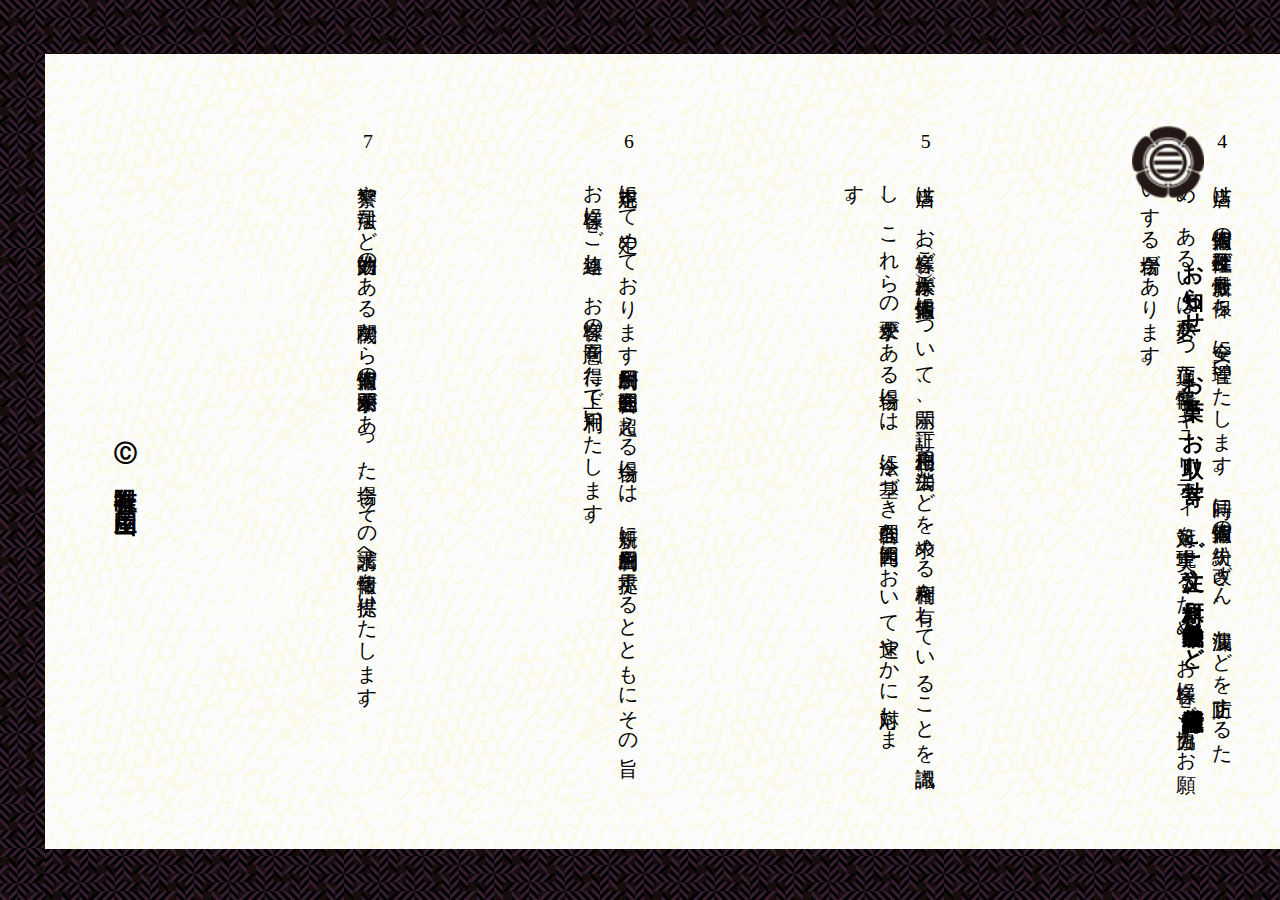
==== htmls/agreement.html @ de20815e "Add files via upload" ====
<!DOCTYPE html>
<html lang="ja">
<head>
  <meta charset="UTF-8">
  <meta name="description" content="新潟県長岡市の和菓子屋、山岡屋のホームぺージです。明治28年の開業以来の銘菓『むつの花』をはじめ、茶席菓子、日々の和菓子、お茶、瀬戸物まで扱わせていただいております。お近くにお越しの際は是非お立ち寄りください。">
  <meta http-equiv="X-UA-Compatible" content="IE=edge">
  <link rel="stylesheet" type="text/css" href="../css/base.css">
  <link rel="stylesheet" type="text/css" href="../css/agreement.css">
  <link href="../favicon.ico" rel="shortcut icon">
  <link rel="apple-touch-icon" size="100×100" href="../apple-touch-icon.png">
  <title>個人情報保護方針｜山岡屋</title>
</head>
<body ontouchstart="">
  <header>
    <nav role="navigation">
    <div>
      <a href="../index.html#jump"><img src="../img/emblem.png" alt="三引きの紋です。"></a>
    </div>
    <ul>
        <li><a href="../htmls/weblog.html#jump"><p>お知らせ</p></a></li>
        <li><a href="../htmls/product.html#jump"><p>お菓子</p></a></li>
        <li><a href="https://yamaokaya.base.shop/"><p>お取り寄せ</p></a></li>
        <li><a href="../htmls/order.html#jump"><p>ご注文</p></a></li>
        <li><a href="../htmls/nutrition.html#jump"><p> 原材料、栄養成分表示など</p></a></li>
        <li><a href="../htmls/agreement.html#jump"><p>個人情報保護方針</p></a></li>
    </ul>
   </nav>
  </header>
    <main id="jump">
      <div class="plivacy">
      <h1>個人情報保護方針</h1>
      <p>
        当サイトの運営に際しお客様のプライバシーを尊重し、<br>
        個人情報に対して 十分な配慮を行うとともに、<br>
        適正な管理を行うことに努めております。
      </p>
        <ol>
          <li>有限会社　山岡屋（以下当店）は、個人情報の保護に関する法令及びその他の規範を遵守し個人情報を適正に取り扱います。</li>
          <li>当店が個人情報を取得する際にはあらかじめ利用目的の告知を行い、適法かつ公正な手段によって個人情報を取得します。</li>
          <li>当店は、以下の利用目的の達成に必要な範囲でお客様の個人情報を使用し、その情報は当店が厳重に管理いたします。<br>
            <span>(1)</span>お客様から寄せられたお問い合わせに対応する場合
            <span>(2)</span>お客様からご注文いただいた商品を発送する場合
          </li>
          <li>当店は、個人情報の正確性及び最新性を保ち、安全に管理いたします。同時に個人情報の紛失、改ざん、漏洩などを防止するため、あるいは必要かつ適正な情報セキュリティ対策を実現するため、お客様にご協力をお願いする場合があります。</li>
          <li>当店は、お客様（ご本人様）が個人情報について、開示、訂正、利用停止、消去などを求める権利を有していることを認識し、これらの要求がある場合には、法令に基づき合理的な範囲内において速やかに対応します。</li>
          <li>本規定にて定めております利用目的が合理的範囲を超える場合には、新規に利用目的を提示するとともにその旨お客様にご連絡し、お客様の同意を得た上で利用いたします。
          </li>
          <li>警察や司法など法的効力のある機関から個人情報の開示要求があった場合、その請求元へ情報を提供いたします。 </li>
        </ol>
      </div>
      <div class="copy"><b>Ⓒ 有限会社　山岡屋</b></div>
    </main>
    <footer> </footer>
  </div>
</body>
</html>
---- css/base.css ----
html{
  position: relative;
  overflow-y: hidden;
  height: 100vh;
}
body { 
  background-image: url(../b2.jpg);
  font-family: "游明朝";
  position: relative;
  font-size: 3vh;
  overflow-y: hidden;
  overflow-x:scroll;
  white-space:nowrap;
  height: 94vh;
  width: 100vw;
  margin: 0;
  margin-top: 6vh;
  padding: 0;
}
a {
  font-weight: bold;
  text-decoration: none;
  color: #000000;
}
a :hover{
  text-shadow: 0px 1px 2px  rgb(19, 19, 19);
}
ul {
  list-style: none;
}
h1:before{
  content: "❖　";
}
h1:after{
  content: "　❖";
} 
span{
  text-combine-upright: all;
}
main {
  background-image: url(../b1.jpg);
  background-repeat: repeat;
  writing-mode: vertical-rl;
  text-orientation: upright;
  box-sizing: border-box;
  height: 94%;
  position: absolute;
  padding-top: 4%;
  padding-bottom: 4%;
  border-bottom: 4vh #080005;
}
nav {
  background-color: transparent;
  z-index: 10;
  height: 100%;
  position: fixed;
  top: 14%;
  right: 4%;
}
nav div{
  position: relative;
  height: 8vh;
  right: 8%;
  margin-bottom: 3vh;
}
nav div a img{
  object-fit: fill;
  height:100%;
}
nav ul{
  text-orientation: upright;
  writing-mode: vertical-rl;
  font-size: 2.4vh;
  position: relative;
  height: 64%;
  width: 10vh;
  display: flex;
  flex-wrap: wrap;
  flex-direction: row;
  margin: 0;
  padding: 0;
 }
nav li {
  text-align: center;
  width: 50%;
  padding-top: 4%;
  padding-bottom: 2%;
}
footer{
  background-image: url(../b2.jpg);
  position: absolute;
  width: 5vh;
  height: 100%;
}
---- css/agreement.css ----
.plivacy{
  margin-right: 32%;
  margin-left: 48%;
  padding-top: 6%;
  padding-bottom: 7%;
}
.plivacy h1{
  margin-top: 8%;
  margin-right: 12%;
  margin-left: 24%;
  font-size: 4vh;
}
.plivacy >p{
  white-space: normal;
  font-size: 2.3vh;
  line-height: 180%;
  position: relative;
  padding: 0;
}
.plivacy ol{
  white-space: normal;
  counter-reset: term;
  list-style-type: none;
}
.plivacy ol li{
  font-size: 2.2vh;
  line-height: 180%;
  text-indent: -4.6vh;
  position: relative;
  margin-right: 32%;
  margin-left: 24%;
  padding: 0;
}
ol li::before{
  counter-increment: term;
  content: counter(term)'　';
}
.copy{
  position: absolute;
  margin-top: 42%;
  left: 4%;
}
.copy b{
  font-size: 2.6vh;
}
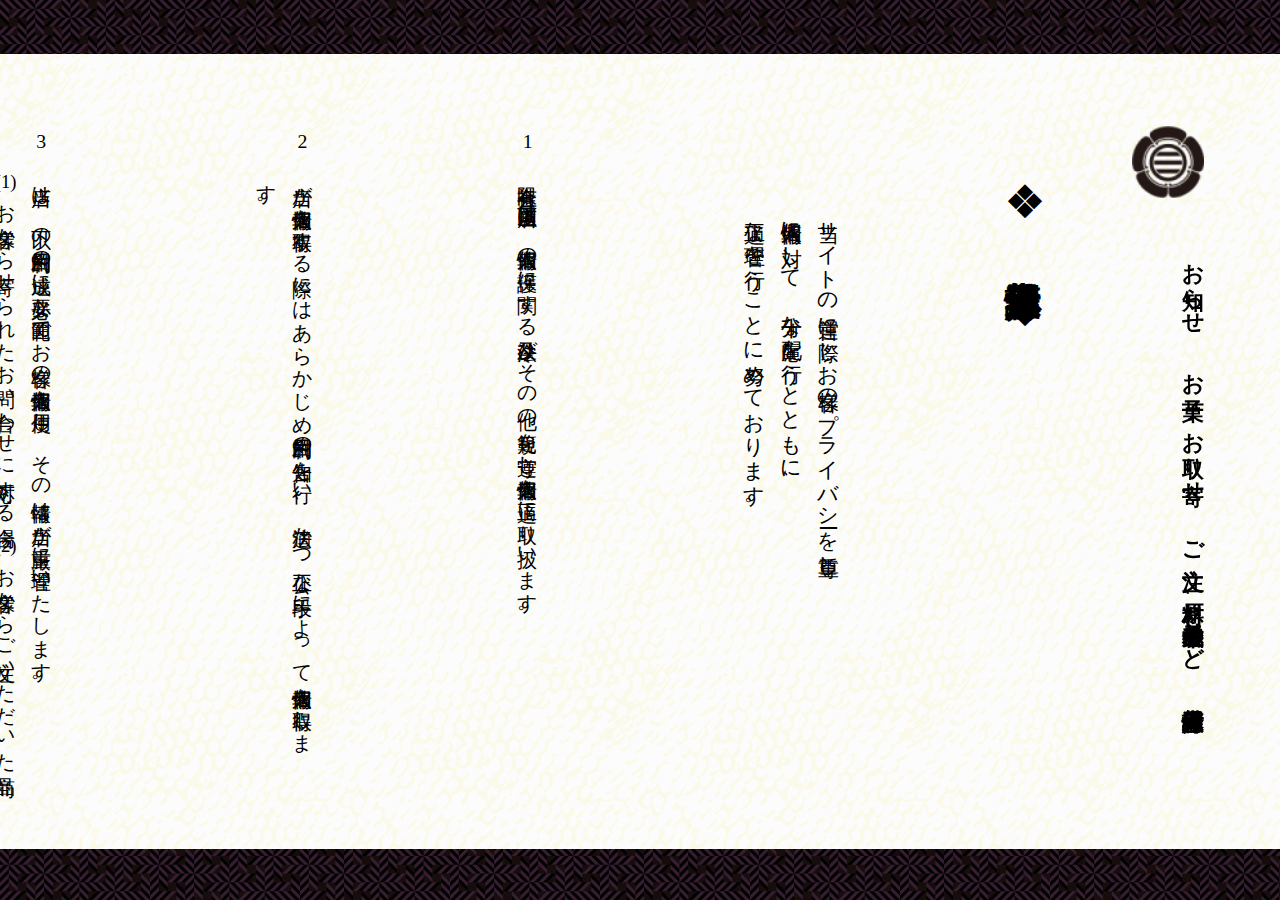
==== commit 6a0b3dd9: "Add files via upload" ====
--- a/htmls/agreement.html
+++ b/htmls/agreement.html
@@ -14,15 +14,15 @@
   <header>
     <nav role="navigation">
     <div>
-      <a href="../index.html#jump"><img src="../img/emblem.png" alt="三引きの紋です。"></a>
+      <a href="../index.html"><img src="../img/emblem.png" alt="三引きの紋です。"></a>
     </div>
     <ul>
-        <li><a href="../htmls/weblog.html#jump"><p>お知らせ</p></a></li>
-        <li><a href="../htmls/product.html#jump"><p>お菓子</p></a></li>
+        <li><a href="../htmls/weblog.html"><p>お知らせ</p></a></li>
+        <li><a href="../htmls/product.html"><p>お菓子</p></a></li>
         <li><a href="https://yamaokaya.base.shop/"><p>お取り寄せ</p></a></li>
-        <li><a href="../htmls/order.html#jump"><p>ご注文</p></a></li>
-        <li><a href="../htmls/nutrition.html#jump"><p> 原材料、栄養成分表示など</p></a></li>
-        <li><a href="../htmls/agreement.html#jump"><p>個人情報保護方針</p></a></li>
+        <li><a href="../htmls/order.html"><p>ご注文</p></a></li>
+        <li><a href="../htmls/nutrition.html"><p> 原材料、栄養成分表示など</p></a></li>
+        <li><a href="../htmls/agreement.html"><p>個人情報保護方針</p></a></li>
     </ul>
    </nav>
   </header>
@@ -49,8 +49,7 @@
         </ol>
       </div>
       <div class="copy"><b>Ⓒ 有限会社　山岡屋</b></div>
+    <footer> </footer>
     </main>
-    <footer> </footer>
-  </div>
 </body>
 </html>--- a/css/base.css
+++ b/css/base.css
@@ -1,9 +1,11 @@
 html{
+  scroll-behavior: smooth;
   position: relative;
   overflow-y: hidden;
   height: 100vh;
 }
 body { 
+  writing-mode: vertical-rl;
   background-image: url(../b2.jpg);
   font-family: "游明朝";
   position: relative;
@@ -49,6 +51,9 @@
   padding-bottom: 4%;
   border-bottom: 4vh #080005;
 }
+header{
+  writing-mode: horizontal-tb;
+}
 nav {
   background-color: transparent;
   z-index: 10;
@@ -89,6 +94,8 @@
 footer{
   background-image: url(../b2.jpg);
   position: absolute;
+  top:0;
+  left: 0;
   width: 5vh;
   height: 100%;
-}+}
--- a/css/agreement.css
+++ b/css/agreement.css
@@ -15,6 +15,7 @@
   font-size: 2.3vh;
   line-height: 180%;
   position: relative;
+  margin-top: 12%;
   padding: 0;
 }
 .plivacy ol{
@@ -37,8 +38,8 @@
 }
 .copy{
   position: absolute;
-  margin-top: 42%;
-  left: 4%;
+  margin-top: 48%;
+  left: 5%;
 }
 .copy b{
   font-size: 2.6vh;
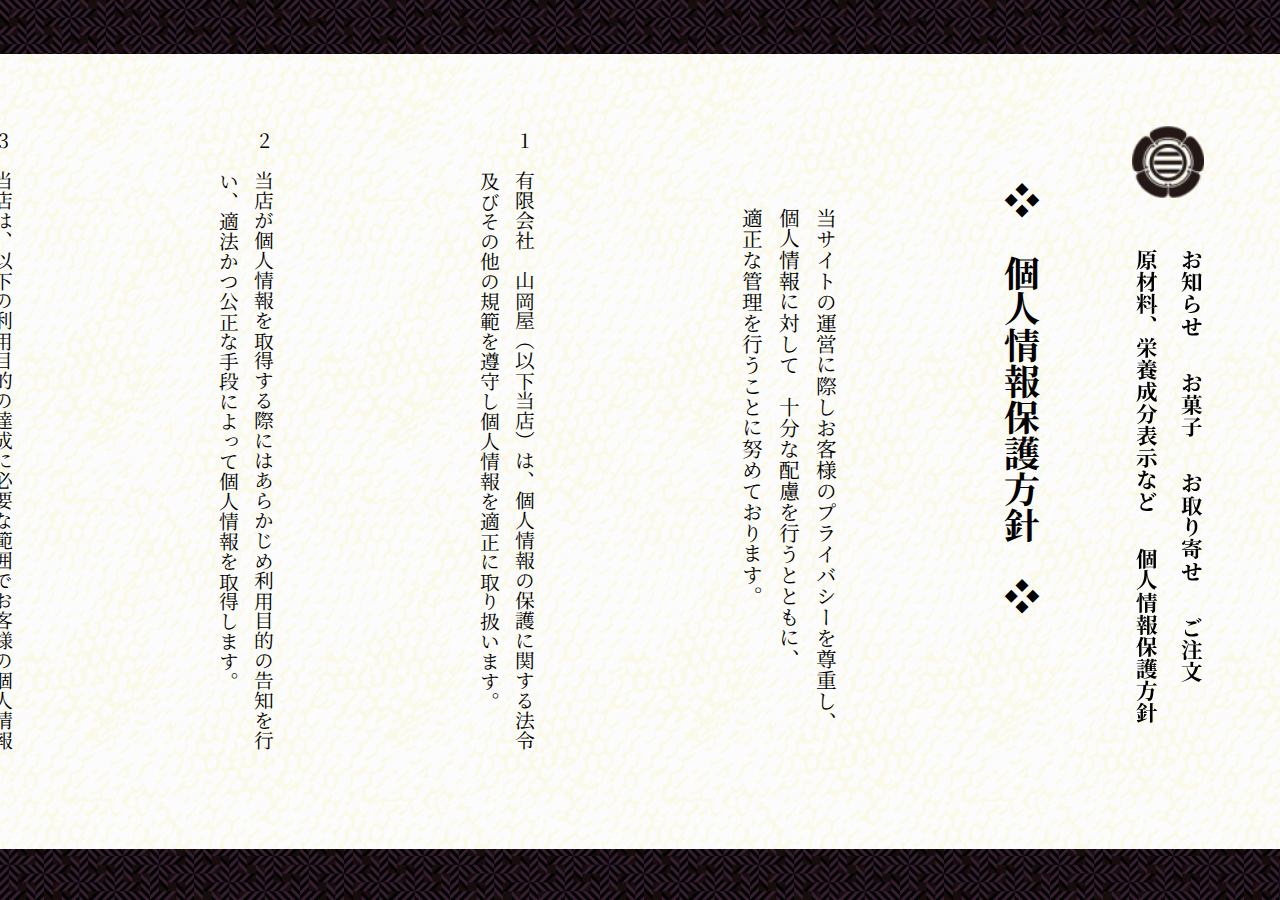
==== commit df93b5ec: "Update agreement.html" ====
--- a/htmls/agreement.html
+++ b/htmls/agreement.html
@@ -8,6 +8,8 @@
   <link rel="stylesheet" type="text/css" href="../css/agreement.css">
   <link href="../favicon.ico" rel="shortcut icon">
   <link rel="apple-touch-icon" size="100×100" href="../apple-touch-icon.png">
+  <link rel="preconnect" href="https://fonts.gstatic.com">
+  <link href="https://fonts.googleapis.com/css2?family=Noto+Serif+JP:wght@600&display=swap" rel="stylesheet">
   <title>個人情報保護方針｜山岡屋</title>
 </head>
 <body ontouchstart="">
@@ -17,7 +19,7 @@
       <a href="../index.html"><img src="../img/emblem.png" alt="三引きの紋です。"></a>
     </div>
     <ul>
-        <li><a href="../htmls/weblog.html"><p>お知らせ</p></a></li>
+        <li><a href="../htmls/weblog.html#current"><p>お知らせ</p></a></li>
         <li><a href="../htmls/product.html"><p>お菓子</p></a></li>
         <li><a href="https://yamaokaya.base.shop/"><p>お取り寄せ</p></a></li>
         <li><a href="../htmls/order.html"><p>ご注文</p></a></li>
@@ -52,4 +54,4 @@
     <footer> </footer>
     </main>
 </body>
-</html>+</html>
--- a/css/base.css
+++ b/css/base.css
@@ -7,7 +7,7 @@
 body { 
   writing-mode: vertical-rl;
   background-image: url(../b2.jpg);
-  font-family: "游明朝";
+  font-family: '游明朝','Noto Serif JP', serif;
   position: relative;
   font-size: 3vh;
   overflow-y: hidden;
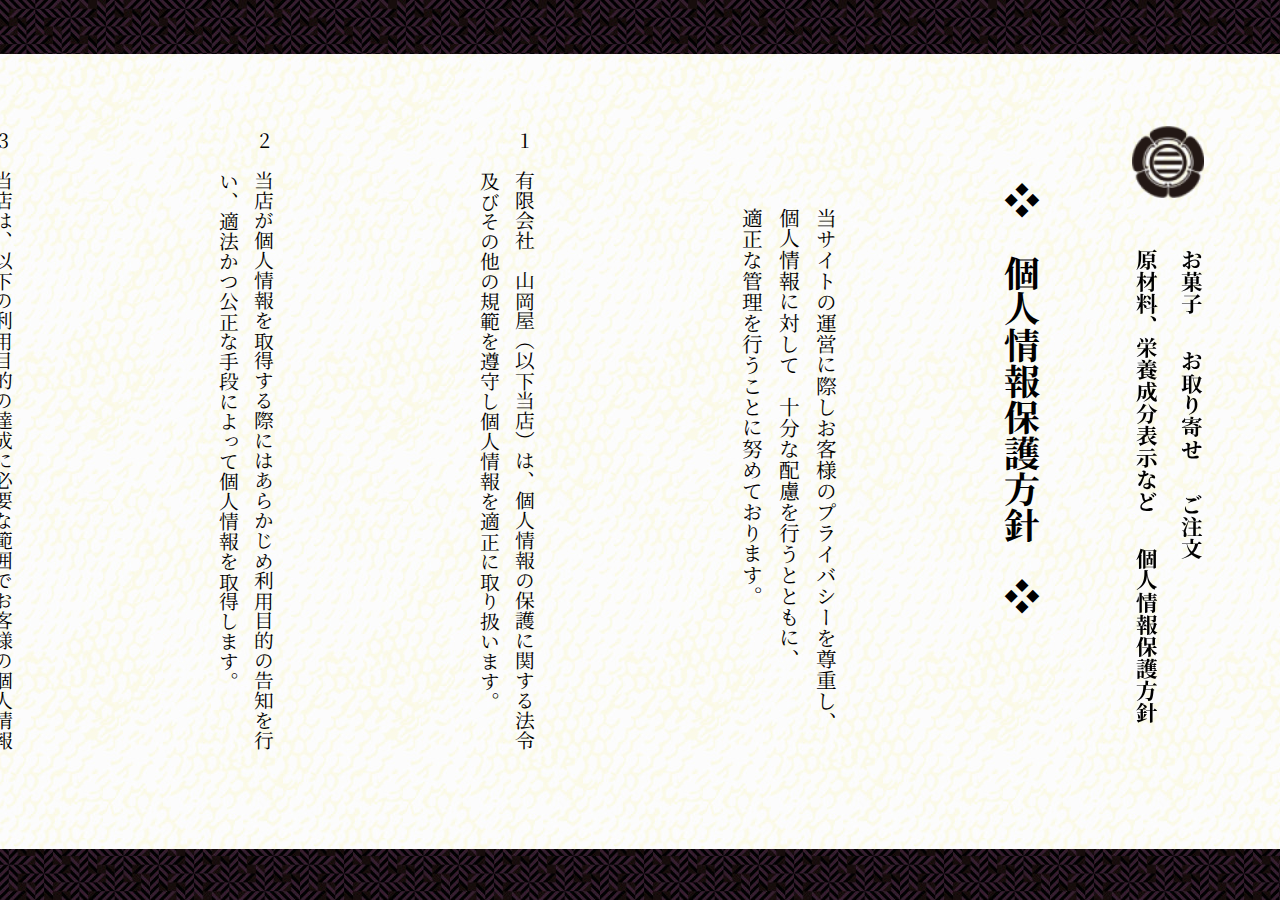
==== commit bbd59705: "Update agreement.html" ====
--- a/htmls/agreement.html
+++ b/htmls/agreement.html
@@ -19,7 +19,6 @@
       <a href="../index.html"><img src="../img/emblem.png" alt="三引きの紋です。"></a>
     </div>
     <ul>
-        <li><a href="../htmls/weblog.html#current"><p>お知らせ</p></a></li>
         <li><a href="../htmls/product.html"><p>お菓子</p></a></li>
         <li><a href="https://yamaokaya.base.shop/"><p>お取り寄せ</p></a></li>
         <li><a href="../htmls/order.html"><p>ご注文</p></a></li>
